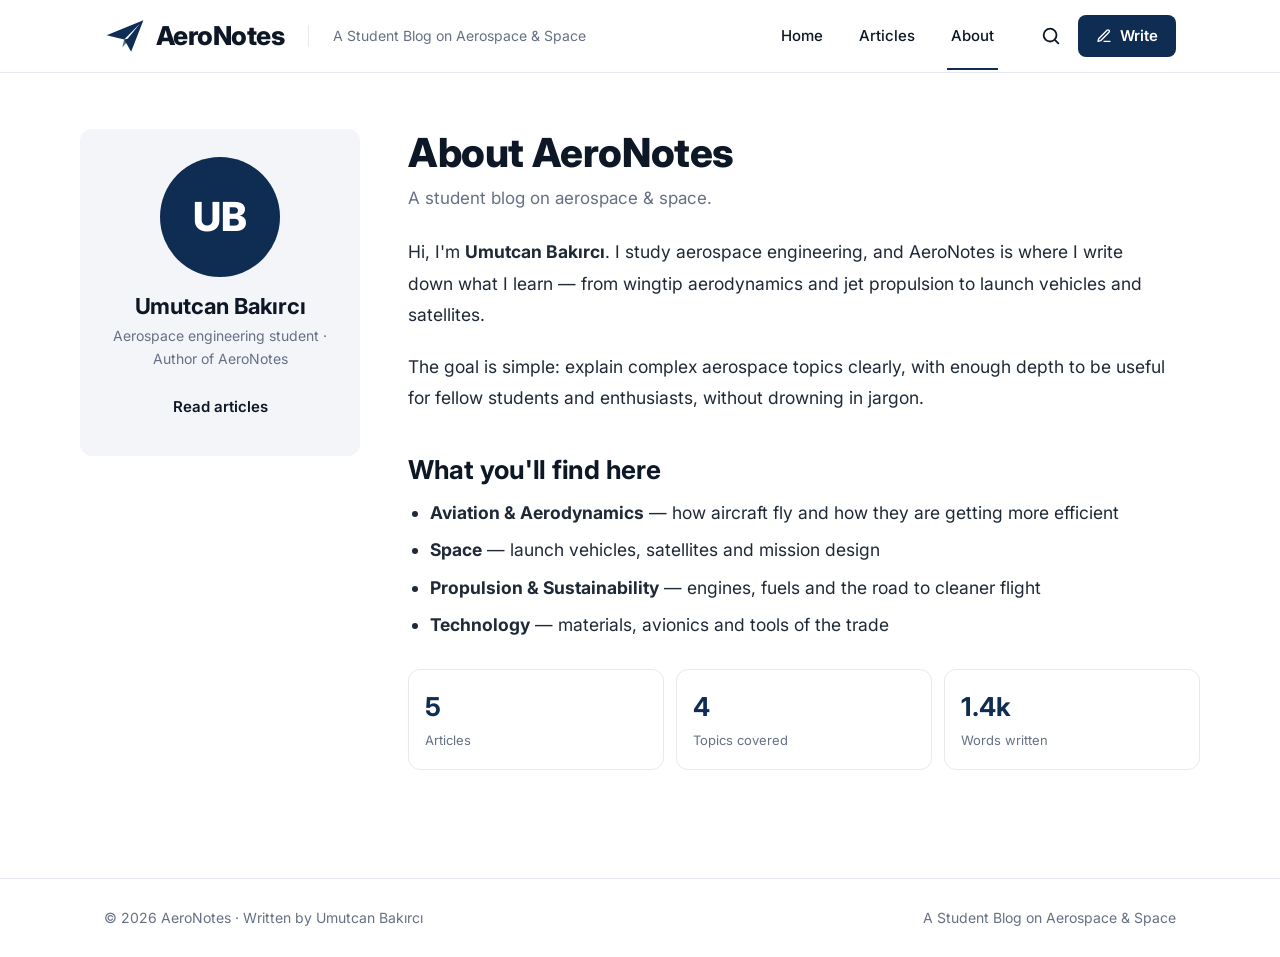
==== about.html @ c38a78da "AeroNotes: aerospace & space blog Co-Authored-By: Claude Opus 5.5 <noreply@anthropic.com>" ====
<!doctype html>
<html lang="en">
<head>
  <meta charset="utf-8">
  <meta name="viewport" content="width=device-width, initial-scale=1">
  <title>About · AeroNotes</title>
  <meta name="description" content="AeroNotes — a student blog on aerospace and space by Umutcan Bakırcı.">
  <meta name="author" content="Umutcan Bakırcı">
  <link rel="icon" href="assets/favicon.svg" type="image/svg+xml">
  <link rel="preconnect" href="https://fonts.googleapis.com">
  <link rel="preconnect" href="https://fonts.gstatic.com" crossorigin>
  <link href="https://fonts.googleapis.com/css2?family=Inter:wght@400;500;600;700;800&display=swap" rel="stylesheet">
  <link rel="stylesheet" href="css/style.css">
</head>
<body data-page="about">
<header class="site-header" id="site-header"></header>
<main class="container about">
  <aside class="about-card">
    <div class="about-avatar" id="aboutAvatar"></div>
    <h2>Umutcan Bakırcı</h2>
    <p>Aerospace engineering student · Author of AeroNotes</p>
    <div class="about-links">
      <a class="btn ghost" href="articles.html">Read articles</a>
    </div>
  </aside>
  <section>
    <div class="page-head" style="padding-top:0">
      <h1>About AeroNotes</h1>
      <p>A student blog on aerospace &amp; space.</p>
    </div>
    <div class="prose">
      <p>Hi, I'm <strong>Umutcan Bakırcı</strong>. I study aerospace engineering, and AeroNotes is where I write down what I learn — from wingtip aerodynamics and jet propulsion to launch vehicles and satellites.</p>
      <p>The goal is simple: explain complex aerospace topics clearly, with enough depth to be useful for fellow students and enthusiasts, without drowning in jargon.</p>
      <h2>What you'll find here</h2>
      <ul>
        <li><strong>Aviation &amp; Aerodynamics</strong> — how aircraft fly and how they are getting more efficient</li>
        <li><strong>Space</strong> — launch vehicles, satellites and mission design</li>
        <li><strong>Propulsion &amp; Sustainability</strong> — engines, fuels and the road to cleaner flight</li>
        <li><strong>Technology</strong> — materials, avionics and tools of the trade</li>
      </ul>
    </div>
    <div class="stats">
      <div class="stat"><b id="statPosts">0</b><span>Articles</span></div>
      <div class="stat"><b id="statCats">0</b><span>Topics covered</span></div>
      <div class="stat"><b id="statWords">0</b><span>Words written</span></div>
    </div>
  </section>
</main>
<footer class="site-footer" id="site-footer"></footer>
<script src="js/posts.js"></script>
<script src="js/main.js"></script>
</body>
</html>
---- css/style.css ----
:root {
  --navy: #0f2d52;
  --navy-600: #173e6e;
  --ink: #0e1726;
  --text: #2a3445;
  --muted: #667085;
  --line: #e6e9ef;
  --bg: #ffffff;
  --soft: #f3f5f9;
  --chip: #e8eefb;
  --radius: 12px;
  --shadow: 0 1px 2px rgba(16, 24, 40, .06), 0 1px 3px rgba(16, 24, 40, .08);
  --shadow-lg: 0 12px 28px rgba(16, 24, 40, .12);
  --max: 1120px;
}

* { box-sizing: border-box; }
html { scroll-behavior: smooth; }
body {
  margin: 0;
  font-family: "Inter", system-ui, -apple-system, "Segoe UI", Roboto, sans-serif;
  color: var(--text);
  background: var(--bg);
  line-height: 1.6;
  -webkit-font-smoothing: antialiased;
}
img { max-width: 100%; display: block; }
a { color: inherit; text-decoration: none; }
h1, h2, h3, h4 { color: var(--ink); line-height: 1.2; margin: 0; letter-spacing: -0.01em; }
.container { max-width: var(--max); margin: 0 auto; padding: 0 24px; }

/* ---------- Header ---------- */
.site-header {
  position: sticky; top: 0; z-index: 50;
  background: rgba(255,255,255,.92);
  backdrop-filter: saturate(180%) blur(10px);
  border-bottom: 1px solid var(--line);
}
.nav { display: flex; align-items: center; gap: 24px; height: 72px; }
.brand { display: flex; align-items: center; gap: 10px; font-weight: 800; font-size: 26px; color: var(--ink); letter-spacing: -0.02em; }
.brand svg { width: 42px; height: 42px; color: var(--navy); }
.tagline { color: var(--muted); font-size: 14px; padding-left: 24px; border-left: 1px solid var(--line); white-space: nowrap; }
.nav-links { margin-left: auto; display: flex; align-items: center; gap: 8px; }
.nav-links a {
  padding: 8px 14px; font-weight: 500; color: var(--ink); font-size: 15px; position: relative;
}
.nav-links a.active::after {
  content: ""; position: absolute; left: 10px; right: 10px; bottom: -14px; height: 2px; background: var(--navy);
}
.icon-btn {
  background: none; border: 0; padding: 8px; cursor: pointer; color: var(--ink); border-radius: 8px; display: grid; place-items: center;
}
.icon-btn:hover { background: var(--soft); }
.icon-btn svg { width: 22px; height: 22px; }
.btn {
  display: inline-flex; align-items: center; gap: 8px; border: 0; cursor: pointer;
  background: var(--navy); color: #fff; font: inherit; font-weight: 600; font-size: 15px;
  padding: 9px 18px; border-radius: 8px; transition: background .15s;
}
.btn:hover { background: var(--navy-600); }
.btn svg { width: 16px; height: 16px; }
.btn.ghost { background: var(--soft); color: var(--ink); }
.btn.ghost:hover { background: var(--line); }
.menu-toggle { display: none; }

/* ---------- Hero ---------- */
.hero-grid { display: grid; grid-template-columns: 2.6fr 1fr; gap: 24px; margin: 32px 0 56px; }
.hero {
  position: relative; border-radius: var(--radius); overflow: hidden; min-height: 300px;
  display: flex; align-items: flex-end; color: #fff; box-shadow: var(--shadow);
}
.hero img { position: absolute; inset: 0; width: 100%; height: 100%; object-fit: cover; transition: transform .6s; }
.hero:hover img { transform: scale(1.03); }
.hero::before {
  content: ""; position: absolute; inset: 0; z-index: 1;
  background: linear-gradient(90deg, rgba(8,18,38,.82) 0%, rgba(8,18,38,.5) 45%, rgba(8,18,38,0) 75%);
}
.hero-body { position: relative; z-index: 2; padding: 32px 30px 26px; max-width: 520px; }
.hero h1 { color: #fff; font-size: clamp(26px, 3.2vw, 32px); font-weight: 700; margin: 14px 0 10px; }
.hero p { margin: 0 0 18px; color: rgba(255,255,255,.9); font-size: 16px; }
.hero .meta { color: rgba(255,255,255,.88); }
.hero .avatar { background: #fff; color: var(--navy); }

.chip {
  display: inline-block; background: var(--chip); color: var(--ink); font-size: 12.5px; font-weight: 600;
  padding: 4px 10px; border-radius: 999px;
}
.meta { display: flex; align-items: center; flex-wrap: wrap; gap: 10px; font-size: 13px; color: var(--muted); }
.meta .author { font-weight: 600; color: inherit; display: flex; align-items: center; gap: 8px; }
.meta .dot { opacity: .6; }
.avatar { width: 24px; height: 24px; border-radius: 50%; display: grid; place-items: center; font-size: 11px; font-weight: 700; background: var(--soft); color: var(--navy); }

/* ---------- Categories ---------- */
.panel { background: var(--soft); border-radius: var(--radius); padding: 24px 22px; }
.panel h3 { font-size: 21px; margin-bottom: 12px; }
.cat-list { list-style: none; padding: 0; margin: 0; }
.cat-list a {
  display: flex; align-items: center; gap: 16px; padding: 8px 6px; border-radius: 8px; font-size: 16px; color: var(--ink);
}
.cat-list a:hover { background: #e6eaf2; }
.cat-list svg { width: 22px; height: 22px; flex: none; }
.cat-list .count { margin-left: auto; font-size: 12px; color: var(--muted); }

/* ---------- Sections ---------- */
.section-head { display: flex; align-items: center; justify-content: space-between; margin-bottom: 20px; gap: 16px; }
.section-head h2 { font-size: 28px; font-weight: 700; }
.link-arrow { display: inline-flex; align-items: center; gap: 6px; font-weight: 500; color: var(--ink); }
.link-arrow svg { width: 18px; height: 18px; transition: transform .2s; }
.link-arrow:hover svg { transform: translateX(3px); }

/* ---------- Cards ---------- */
.cards { display: grid; grid-template-columns: repeat(3, 1fr); gap: 20px; margin-bottom: 64px; }
.card {
  border: 1px solid var(--line); border-radius: var(--radius); overflow: hidden; background: #fff;
  display: flex; flex-direction: column; transition: box-shadow .2s, transform .2s;
}
.card:hover { box-shadow: var(--shadow-lg); transform: translateY(-2px); }
.card-media { position: relative; aspect-ratio: 16 / 7.4; overflow: hidden; }
.card-media img { width: 100%; height: 100%; object-fit: cover; }
.card-media .chip { position: absolute; left: 18px; bottom: 10px; }
.card-body { padding: 14px 20px 18px; display: flex; flex-direction: column; gap: 14px; flex: 1; }
.card h3 { font-size: 18px; font-weight: 700; }
.card .excerpt { margin: -6px 0 0; font-size: 14px; color: var(--muted); }
.card .meta { margin-top: auto; }

/* ---------- Articles page ---------- */
.page-head { padding: 48px 0 24px; }
.page-head h1 { font-size: 40px; font-weight: 800; }
.page-head p { color: var(--muted); margin: 8px 0 0; font-size: 17px; }
.filters { display: flex; flex-wrap: wrap; gap: 8px; margin-bottom: 28px; }
.filter {
  border: 1px solid var(--line); background: #fff; border-radius: 999px; padding: 6px 14px; font: inherit; font-size: 14px; cursor: pointer; color: var(--ink);
}
.filter.active { background: var(--navy); color: #fff; border-color: var(--navy); }
.empty { padding: 48px; text-align: center; color: var(--muted); border: 1px dashed var(--line); border-radius: var(--radius); grid-column: 1 / -1; }

/* ---------- Post ---------- */
.post-hero { position: relative; height: 380px; overflow: hidden; }
.post-hero img { width: 100%; height: 100%; object-fit: cover; }
.post-hero::after { content: ""; position: absolute; inset: 0; background: linear-gradient(0deg, rgba(8,18,38,.55), rgba(8,18,38,0) 60%); }
.post-head { max-width: 760px; margin: -110px auto 0; position: relative; z-index: 2; background: #fff; border-radius: var(--radius); padding: 32px 36px 24px; box-shadow: var(--shadow-lg); }
.post-head h1 { font-size: clamp(28px, 4vw, 40px); font-weight: 800; margin: 14px 0 12px; }
.post-head .lead { font-size: 18px; color: var(--muted); margin: 0 0 18px; }
.prose { max-width: 760px; margin: 0 auto; padding: 32px 36px 72px; font-size: 17.5px; line-height: 1.8; color: #1f2937; }
.prose h2 { font-size: 26px; margin: 40px 0 12px; }
.prose h3 { font-size: 20px; margin: 28px 0 10px; }
.prose p { margin: 0 0 20px; }
.prose ul, .prose ol { padding-left: 22px; margin: 0 0 20px; }
.prose li { margin-bottom: 6px; }
.prose a { color: var(--navy-600); text-decoration: underline; text-underline-offset: 3px; }
.prose blockquote { margin: 24px 0; padding: 4px 20px; border-left: 3px solid var(--navy); color: var(--muted); font-style: italic; }
.prose code { background: var(--soft); padding: 2px 6px; border-radius: 4px; font-size: .9em; }
.prose img { border-radius: var(--radius); margin: 24px 0; }
.post-nav { max-width: 760px; margin: 0 auto 64px; padding: 0 36px; display: flex; justify-content: space-between; gap: 16px; }

/* ---------- About ---------- */
.about { display: grid; grid-template-columns: 280px 1fr; gap: 48px; padding: 56px 0 80px; align-items: start; }
.about-card { background: var(--soft); border-radius: var(--radius); padding: 28px; text-align: center; }
.about-avatar { width: 120px; height: 120px; border-radius: 50%; margin: 0 auto 16px; background: var(--navy); color: #fff; display: grid; place-items: center; font-size: 40px; font-weight: 800; }
.about-card h2 { font-size: 22px; }
.about-card p { color: var(--muted); margin: 6px 0 0; font-size: 14px; }
.about-links { display: flex; justify-content: center; gap: 8px; margin-top: 16px; }
.about .prose { padding: 0; margin: 0; }
.stats { display: grid; grid-template-columns: repeat(3, 1fr); gap: 12px; margin: 28px 0; }
.stat { border: 1px solid var(--line); border-radius: var(--radius); padding: 16px; }
.stat b { display: block; font-size: 26px; color: var(--navy); }
.stat span { font-size: 13px; color: var(--muted); }

/* ---------- Write ---------- */
.write { display: grid; grid-template-columns: 1fr 1fr; gap: 28px; padding-bottom: 72px; }
.field { display: flex; flex-direction: column; gap: 6px; margin-bottom: 16px; }
.field label { font-weight: 600; font-size: 14px; color: var(--ink); }
.field input, .field select, .field textarea {
  font: inherit; font-size: 15px; padding: 10px 12px; border: 1px solid var(--line); border-radius: 8px; background: #fff; color: var(--ink);
}
.field textarea { min-height: 300px; resize: vertical; font-family: ui-monospace, Consolas, monospace; font-size: 14px; }
.field input:focus, .field select:focus, .field textarea:focus { outline: 2px solid #c7d5ef; border-color: var(--navy-600); }
.row { display: grid; grid-template-columns: 1fr 1fr; gap: 12px; }
.preview { border: 1px solid var(--line); border-radius: var(--radius); overflow: hidden; }
.preview .prose { padding: 24px; font-size: 16px; }
.preview-title { padding: 24px 24px 0; }
.preview-title h1 { font-size: 28px; margin: 10px 0; }
.output { margin-top: 16px; }
.output pre { background: #0e1726; color: #d6e2f5; padding: 16px; border-radius: 8px; overflow: auto; max-height: 260px; font-size: 12.5px; }
.hint { font-size: 13px; color: var(--muted); }

/* ---------- Search ---------- */
.search-overlay { position: fixed; inset: 0; background: rgba(14,23,38,.45); display: none; z-index: 100; padding: 10vh 16px; }
.search-overlay.open { display: block; }
.search-box { max-width: 620px; margin: 0 auto; background: #fff; border-radius: var(--radius); box-shadow: var(--shadow-lg); overflow: hidden; }
.search-box input { width: 100%; border: 0; padding: 18px 20px; font: inherit; font-size: 18px; outline: none; border-bottom: 1px solid var(--line); }
.search-results { max-height: 50vh; overflow: auto; }
.search-results a { display: block; padding: 12px 20px; border-bottom: 1px solid var(--line); }
.search-results a:hover, .search-results a:focus { background: var(--soft); outline: none; }
.search-results b { display: block; color: var(--ink); }
.search-results span { font-size: 13px; color: var(--muted); }
.search-results .none { padding: 16px 20px; color: var(--muted); }

/* ---------- Footer ---------- */
.site-footer { border-top: 1px solid var(--line); padding: 28px 0; color: var(--muted); font-size: 14px; }
.site-footer .container { display: flex; justify-content: space-between; flex-wrap: wrap; gap: 12px; }

/* ---------- Responsive ---------- */
@media (max-width: 960px) {
  .tagline { display: none; }
  .hero-grid { grid-template-columns: 1fr; }
  .cards { grid-template-columns: repeat(2, 1fr); }
  .write { grid-template-columns: 1fr; }
}
@media (max-width: 720px) {
  .container { padding: 0 16px; }
  .nav { height: 64px; gap: 8px; }
  .brand { font-size: 22px; }
  .brand svg { width: 34px; height: 34px; }
  .menu-toggle { display: grid; }
  .nav-links {
    display: none; position: absolute; top: 64px; left: 0; right: 0; background: #fff; flex-direction: column; align-items: stretch;
    padding: 8px 16px 16px; border-bottom: 1px solid var(--line); gap: 2px;
  }
  .nav-links.open { display: flex; }
  .nav-links a.active::after { display: none; }
  .nav-links a.active { background: var(--soft); border-radius: 8px; }
  .nav-tools { margin-left: auto; display: flex; gap: 4px; align-items: center; }
  .btn .label { display: none; }
  .btn { padding: 9px 12px; }
  .cards { grid-template-columns: 1fr; }
  .hero { min-height: 380px; }
  .hero-body { padding: 24px 20px; }
  .post-head { margin: -60px 16px 0; padding: 24px 20px; }
  .prose { padding: 24px 16px 56px; font-size: 17px; }
  .post-nav { padding: 0 16px; }
  .about { grid-template-columns: 1fr; gap: 28px; }
  .row { grid-template-columns: 1fr; }
  .page-head h1 { font-size: 32px; }
}
@media (min-width: 721px) { .nav-tools { display: flex; gap: 8px; align-items: center; } }
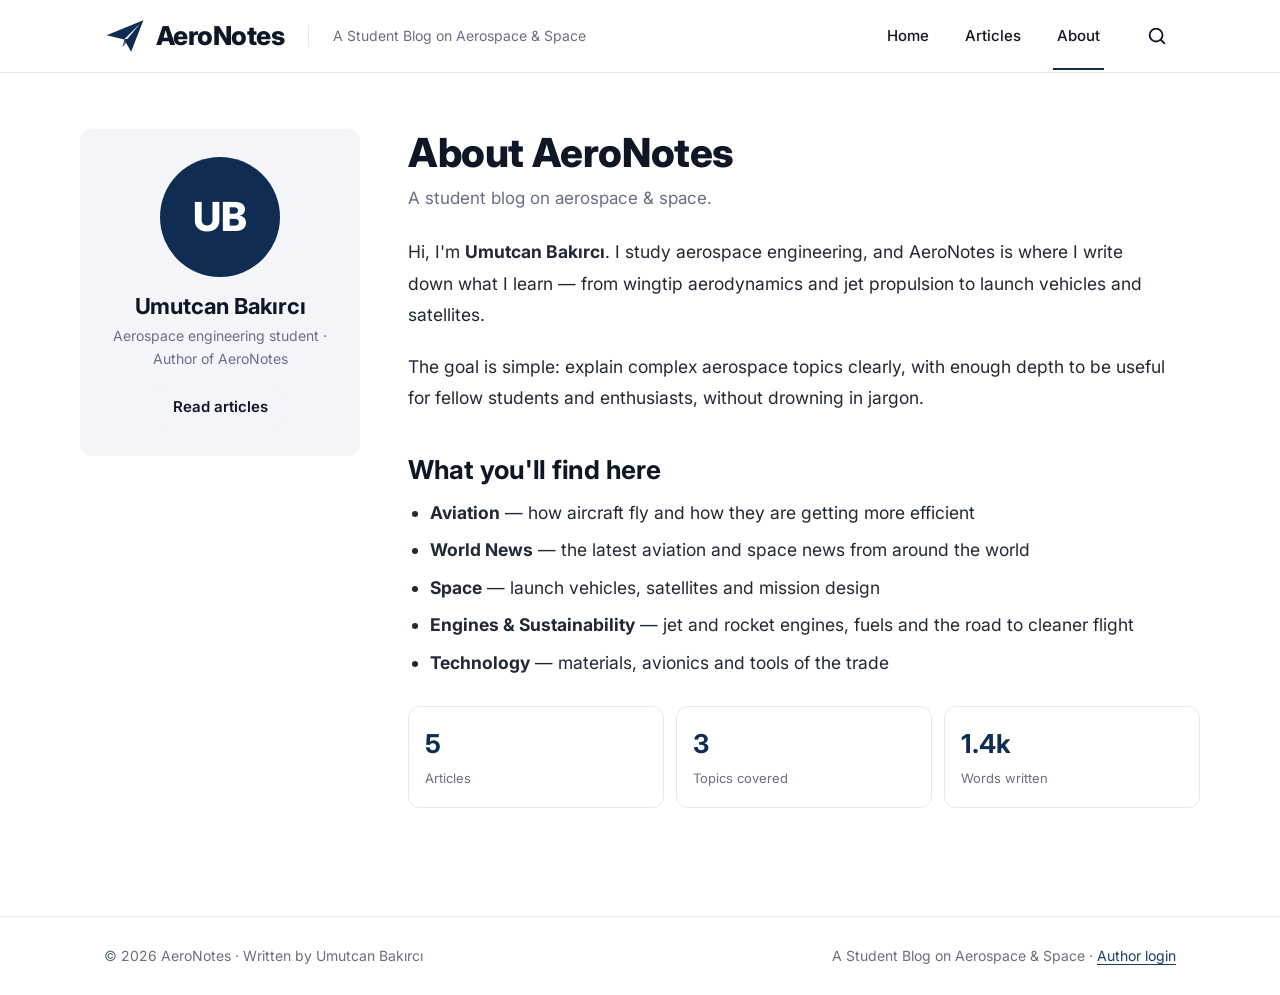
==== commit 28ded6e1: "Engines & World News categories, photos/videos inside posts, per-post fonts, share buttons Co-Author" ====
--- a/about.html
+++ b/about.html
@@ -33,9 +33,10 @@
       <p>The goal is simple: explain complex aerospace topics clearly, with enough depth to be useful for fellow students and enthusiasts, without drowning in jargon.</p>
       <h2>What you'll find here</h2>
       <ul>
-        <li><strong>Aviation &amp; Aerodynamics</strong> — how aircraft fly and how they are getting more efficient</li>
+        <li><strong>Aviation</strong> — how aircraft fly and how they are getting more efficient</li>
+        <li><strong>World News</strong> — the latest aviation and space news from around the world</li>
         <li><strong>Space</strong> — launch vehicles, satellites and mission design</li>
-        <li><strong>Propulsion &amp; Sustainability</strong> — engines, fuels and the road to cleaner flight</li>
+        <li><strong>Engines &amp; Sustainability</strong> — jet and rocket engines, fuels and the road to cleaner flight</li>
         <li><strong>Technology</strong> — materials, avionics and tools of the trade</li>
       </ul>
     </div>
--- a/css/style.css
+++ b/css/style.css
@@ -234,3 +234,111 @@
   .page-head h1 { font-size: 32px; }
 }
 @media (min-width: 721px) { .nav-tools { display: flex; gap: 8px; align-items: center; } }
+
+/* ---------- Author login / publish ---------- */
+.login-card { max-width: 440px; margin: 64px auto 96px; padding: 32px; border: 1px solid var(--line); border-radius: var(--radius); box-shadow: var(--shadow); }
+.login-card h1 { font-size: 28px; margin-bottom: 6px; }
+.login-card details { margin-top: 16px; }
+.login-card ol { padding-left: 20px; line-height: 1.7; }
+.login-card a, .hint a, .site-footer a { color: var(--navy-600); text-decoration: underline; text-underline-offset: 3px; }
+.hint.error { color: #b42318; }
+.hint.ok { color: #067647; }
+.publish-bar { display: flex; align-items: center; gap: 14px; flex-wrap: wrap; margin: 4px 0 8px; }
+.publish-bar .btn { padding: 11px 28px; }
+.btn:disabled { opacity: .6; cursor: wait; }
+details summary { cursor: pointer; }
+.field input[type=file] { padding: 8px; }
+.btn.wide { width: 100%; justify-content: center; }
+.login-card details ol { margin: 8px 0 0; }
+.field details { margin-top: 4px; }
+
+/* ---------- Simple editor ---------- */
+.editor { max-width: 760px; padding-top: 24px; padding-bottom: 80px; }
+.ed-bar { position: sticky; top: 72px; z-index: 5; background: #fff; display: flex; align-items: center; justify-content: space-between; gap: 12px; padding: 12px 0; border-bottom: 1px solid var(--line); }
+.ed-actions { display: flex; gap: 8px; }
+.ed-msg:empty { display: none; }
+.ed-msg { margin: 12px 0 0; padding: 10px 14px; border-radius: 8px; background: var(--soft); }
+.ed-title { width: 100%; border: 0; outline: none; font: inherit; font-size: clamp(30px, 5vw, 42px); font-weight: 800; color: var(--ink); padding: 24px 0 8px; letter-spacing: -0.02em; }
+.ed-title::placeholder { color: #c4cad4; }
+.ed-label { font-size: 13px; font-weight: 600; color: var(--muted); margin: 18px 0 8px; text-transform: uppercase; letter-spacing: .04em; }
+.ed-chips { display: flex; flex-wrap: wrap; gap: 8px; }
+.ed-chips label { cursor: pointer; }
+.ed-chips input, .ed-covers input { position: absolute; opacity: 0; pointer-events: none; }
+.ed-chips span { display: inline-block; padding: 7px 14px; border-radius: 999px; border: 1px solid var(--line); font-size: 14px; color: var(--ink); background: #fff; transition: all .15s; }
+.ed-chips input:checked + span { background: var(--navy); border-color: var(--navy); color: #fff; }
+.ed-chips input:focus-visible + span, .ed-covers input:focus-visible + .thumb { outline: 2px solid #8fb0e6; outline-offset: 2px; }
+.ed-covers { display: grid; grid-template-columns: repeat(6, 1fr); gap: 10px; }
+.ed-covers label { cursor: pointer; position: relative; }
+.ed-covers .thumb { display: block; aspect-ratio: 4 / 3; border-radius: 10px; overflow: hidden; border: 2px solid transparent; background: var(--soft); }
+.ed-covers .thumb img { width: 100%; height: 100%; object-fit: cover; }
+.ed-covers input:checked + .thumb { border-color: var(--navy); box-shadow: 0 0 0 2px #c7d5ef; }
+.ed-covers .upload { display: grid; place-items: center; text-align: center; font-size: 12px; color: var(--muted); border: 2px dashed var(--line); }
+.ed-covers .upload b { display: block; font-size: 22px; color: var(--ink); font-weight: 400; }
+.ed-toolbar { display: flex; flex-wrap: wrap; gap: 4px; margin: 26px 0 0; padding: 6px; border: 1px solid var(--line); border-bottom: 0; border-radius: 10px 10px 0 0; background: var(--soft); }
+.ed-toolbar button { border: 0; background: none; font: inherit; font-size: 14px; padding: 6px 10px; border-radius: 6px; cursor: pointer; color: var(--ink); }
+.ed-toolbar button:hover { background: #e2e7f0; }
+.ed-body { display: block; width: 100%; min-height: 420px; resize: vertical; border: 1px solid var(--line); border-radius: 0 0 10px 10px; padding: 18px; font: inherit; font-size: 17px; line-height: 1.75; color: var(--ink); outline: none; }
+.ed-body:focus { border-color: var(--navy-600); }
+.ed-more { margin-top: 20px; }
+.ed-more summary { color: var(--muted); font-size: 14px; margin-bottom: 12px; }
+#previewPane .prose { padding: 8px 0 0; }
+#previewPane .pv-cover { border-radius: var(--radius); overflow: hidden; aspect-ratio: 16 / 7; margin: 24px 0; }
+#previewPane .pv-cover img { width: 100%; height: 100%; object-fit: cover; }
+#previewPane h1 { font-size: clamp(28px, 4vw, 40px); margin: 12px 0; }
+@media (max-width: 720px) {
+  .ed-bar { top: 64px; }
+  .ed-bar #saveState { display: none; }
+  .ed-actions { width: 100%; }
+  .ed-actions .btn { flex: 1; justify-content: center; }
+  .ed-covers { grid-template-columns: repeat(3, 1fr); }
+}
+
+/* ---------- Comments ---------- */
+.comments { max-width: 760px; margin: 0 auto 80px; padding: 32px 36px 0; border-top: 1px solid var(--line); }
+.comments h2 { font-size: 24px; margin-bottom: 16px; }
+.comments h2 .count { color: var(--muted); font-weight: 500; font-size: 18px; }
+.c-list { display: flex; flex-direction: column; gap: 12px; margin-bottom: 28px; }
+.c-item { border: 1px solid var(--line); border-radius: var(--radius); padding: 14px 16px; background: #fff; }
+.c-item p { margin: 8px 0 0; white-space: normal; overflow-wrap: anywhere; }
+.c-head { display: flex; align-items: center; gap: 10px; flex-wrap: wrap; }
+.c-head b { color: var(--ink); }
+.c-form { background: var(--soft); border-radius: var(--radius); padding: 22px; }
+.c-form h3 { font-size: 18px; margin-bottom: 14px; }
+.c-form textarea { min-height: 120px; font-family: inherit; font-size: 16px; }
+.hp { position: absolute; left: -9999px; width: 1px; height: 1px; opacity: 0; }
+.c-item.pending { border-color: #f5c56b; background: #fffaf0; }
+.c-actions { display: flex; gap: 8px; margin-top: 12px; flex-wrap: wrap; }
+.c-actions .btn { padding: 7px 14px; font-size: 14px; }
+.btn.danger { background: #fff; color: #b42318; border: 1px solid #f3c5c0; }
+.btn.danger:hover { background: #fef3f2; }
+.c-post { font-size: 13px; color: var(--muted); }
+.c-post a { color: var(--navy-600); text-decoration: underline; }
+.badge { display: inline-block; min-width: 20px; padding: 0 6px; border-radius: 999px; background: #d92d20; color: #fff; font-size: 12px; text-align: center; }
+@media (max-width: 720px) { .comments { padding: 28px 16px 0; } }
+.m-post { display: grid; grid-template-columns: 120px 1fr; gap: 16px; align-items: start; }
+.m-post img { width: 120px; aspect-ratio: 4 / 3; object-fit: cover; border-radius: 8px; }
+@media (max-width: 520px) { .m-post { grid-template-columns: 80px 1fr; } .m-post img { width: 80px; } }
+
+/* ---------- Media in posts ---------- */
+.prose figure { margin: 28px 0; }
+.prose figure img { margin: 0; width: 100%; }
+.prose figcaption { text-align: center; font-size: 14px; color: var(--muted); margin-top: 8px; }
+.video { position: relative; aspect-ratio: 16 / 9; margin: 28px 0; border-radius: var(--radius); overflow: hidden; background: #000; }
+.video iframe { position: absolute; inset: 0; width: 100%; height: 100%; border: 0; }
+.video-file { width: 100%; margin: 28px 0; border-radius: var(--radius); background: #000; }
+.tb-sep { width: 1px; background: var(--line); margin: 4px 6px; }
+.ed-pop { position: relative; margin-top: 8px; padding: 16px; border: 1px solid var(--line); border-radius: 10px; background: #fff; box-shadow: var(--shadow-lg); display: flex; flex-direction: column; gap: 10px; }
+.ed-pop[hidden] { display: none; }
+.row-inline { display: flex; gap: 8px; }
+.row-inline input { flex: 1; font: inherit; padding: 9px 12px; border: 1px solid var(--line); border-radius: 8px; min-width: 0; }
+.ed-pop-x { position: absolute; top: 8px; right: 8px; border: 0; background: none; cursor: pointer; font-size: 16px; color: var(--muted); }
+.ed-fonts span { font-size: 15px; }
+
+/* ---------- Share ---------- */
+.share { max-width: 760px; margin: -40px auto 40px; padding: 0 36px; display: flex; align-items: center; gap: 8px; flex-wrap: wrap; }
+.share b { margin-right: 4px; color: var(--ink); font-size: 15px; }
+.share a, .share button { display: inline-flex; align-items: center; gap: 6px; border: 1px solid var(--line); background: #fff; color: var(--ink); font: inherit; font-size: 14px; padding: 7px 12px; border-radius: 999px; cursor: pointer; }
+.share a:hover, .share button:hover { background: var(--soft); }
+.share svg { width: 16px; height: 16px; }
+.share .copied { background: #ecfdf3; border-color: #abefc6; color: #067647; }
+@media (max-width: 720px) { .share { padding: 0 16px; margin-top: -28px; } }
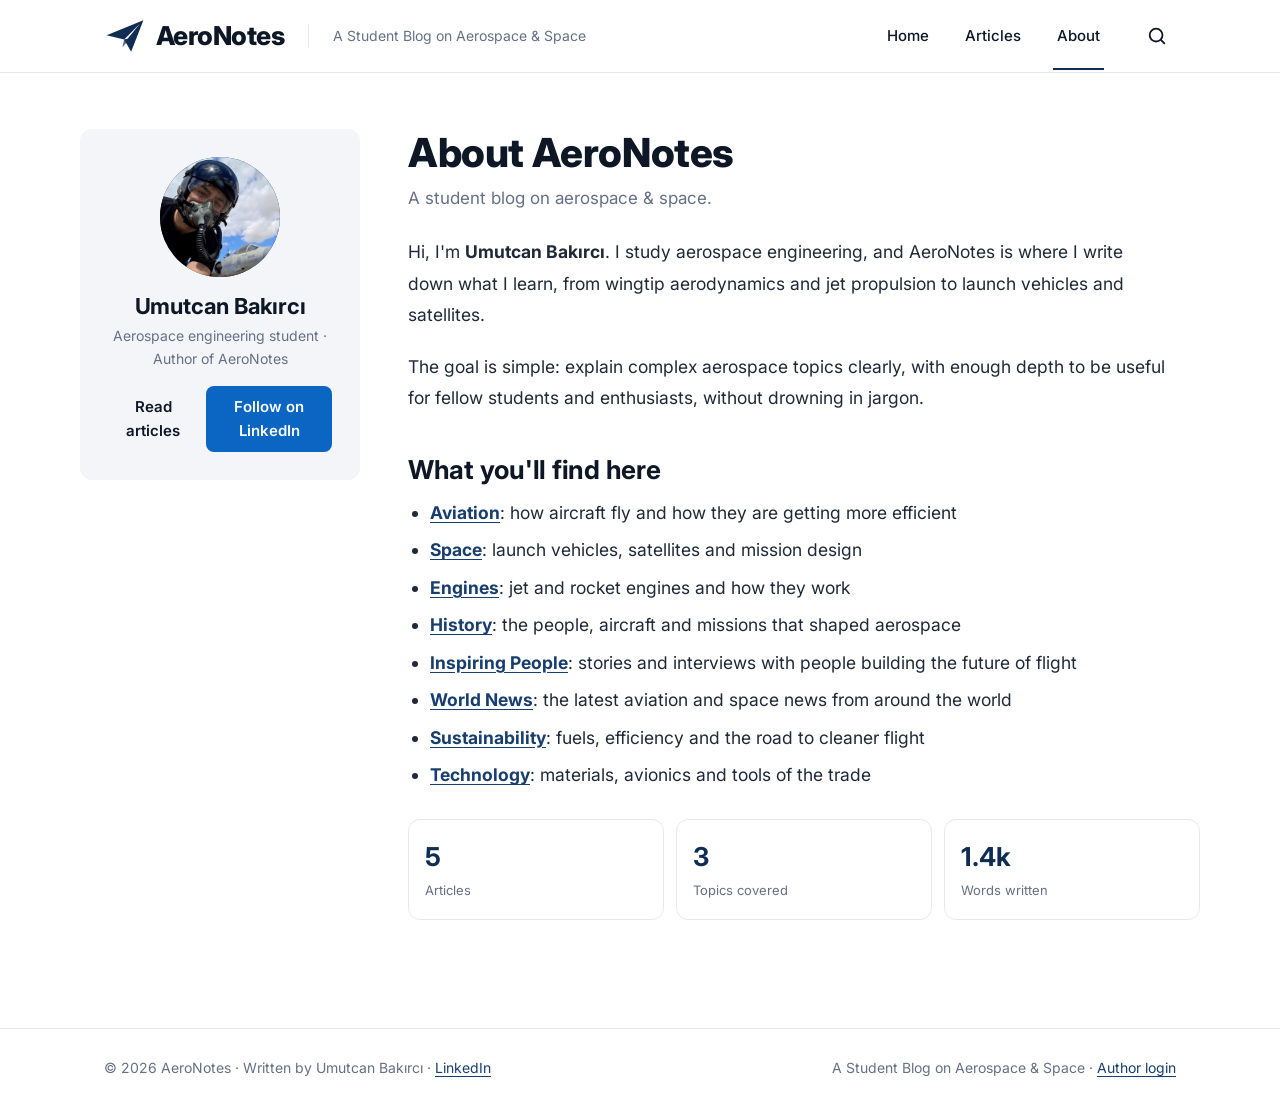
==== commit 466effa0: "About page: topic list follows categories, LinkedIn button Co-Authored-By: Claude Opus 5.5 <noreply@" ====
--- a/about.html
+++ b/about.html
@@ -29,16 +29,10 @@
       <p>A student blog on aerospace &amp; space.</p>
     </div>
     <div class="prose">
-      <p>Hi, I'm <strong>Umutcan Bakırcı</strong>. I study aerospace engineering, and AeroNotes is where I write down what I learn — from wingtip aerodynamics and jet propulsion to launch vehicles and satellites.</p>
+      <p>Hi, I'm <strong>Umutcan Bakırcı</strong>. I study aerospace engineering, and AeroNotes is where I write down what I learn, from wingtip aerodynamics and jet propulsion to launch vehicles and satellites.</p>
       <p>The goal is simple: explain complex aerospace topics clearly, with enough depth to be useful for fellow students and enthusiasts, without drowning in jargon.</p>
       <h2>What you'll find here</h2>
-      <ul>
-        <li><strong>Aviation</strong> — how aircraft fly and how they are getting more efficient</li>
-        <li><strong>World News</strong> — the latest aviation and space news from around the world</li>
-        <li><strong>Space</strong> — launch vehicles, satellites and mission design</li>
-        <li><strong>Engines &amp; Sustainability</strong> — jet and rocket engines, fuels and the road to cleaner flight</li>
-        <li><strong>Technology</strong> — materials, avionics and tools of the trade</li>
-      </ul>
+      <ul id="topicList"></ul>
     </div>
     <div class="stats">
       <div class="stat"><b id="statPosts">0</b><span>Articles</span></div>
--- a/css/style.css
+++ b/css/style.css
@@ -342,3 +342,36 @@
 .share svg { width: 16px; height: 16px; }
 .share .copied { background: #ecfdf3; border-color: #abefc6; color: #067647; }
 @media (max-width: 720px) { .share { padding: 0 16px; margin-top: -28px; } }
+
+/* ---------- Visual editor ---------- */
+#editor.ed-body { min-height: 420px; max-width: none; margin: 0; padding: 18px 20px; overflow-wrap: anywhere; cursor: text; }
+#editor:empty::before { content: attr(data-placeholder); color: #b5bcc8; pointer-events: none; }
+#editor:focus { outline: none; border-color: var(--navy-600); }
+#editor .media-block { margin: 20px 0; position: relative; user-select: none; }
+#editor .media-block::after { content: ""; position: absolute; inset: 0; border-radius: var(--radius); }
+#editor .media-block:hover::after { outline: 2px solid #c7d5ef; }
+#editor .media-block figure, #editor .media-block .video, #editor .media-block video { margin: 0; }
+#editor p { margin: 0 0 14px; }
+.ed-toolbar button.on { background: #dbe4f3; color: var(--navy); }
+.prose u { text-underline-offset: 3px; }
+img.avatar.photo { object-fit: cover; object-position: 40% 25%; padding: 0; }
+img.about-avatar.photo { object-fit: cover; object-position: 40% 25%; display: block; }
+.hero img.avatar.photo { position: static; inset: auto; width: 24px; height: 24px; transform: none; }
+.tb-select { font: inherit; font-size: 14px; border: 1px solid var(--line); background: #fff; border-radius: 6px; padding: 5px 6px; color: var(--ink); cursor: pointer; }
+.tb-font { max-width: 170px; }
+.tb-size { width: 72px; text-align: center; }
+
+/* Follow on LinkedIn */
+.follow-box { margin-top: 18px; padding-top: 18px; border-top: 1px solid var(--line); }
+.follow-box p { color: var(--muted); font-size: 14px; margin: 0 0 10px; }
+.btn-li { background: #0a66c2; width: 100%; justify-content: center; }
+.btn-li:hover { background: #004182; }
+.btn-li svg { width: 18px; height: 18px; }
+.share + .follow-box { max-width: 420px; }
+
+/* Security tab */
+.c-item.sec p { margin: 6px 0; }
+.tf-steps { margin: 14px 0 10px; padding-left: 20px; line-height: 1.9; }
+.tf-steps svg { display: block; margin: 8px 0; max-width: 200px; height: auto; }
+.tf-secret { font-size: 15px; letter-spacing: .04em; word-break: break-all; }
+#tfCode { max-width: 200px; letter-spacing: .2em; }
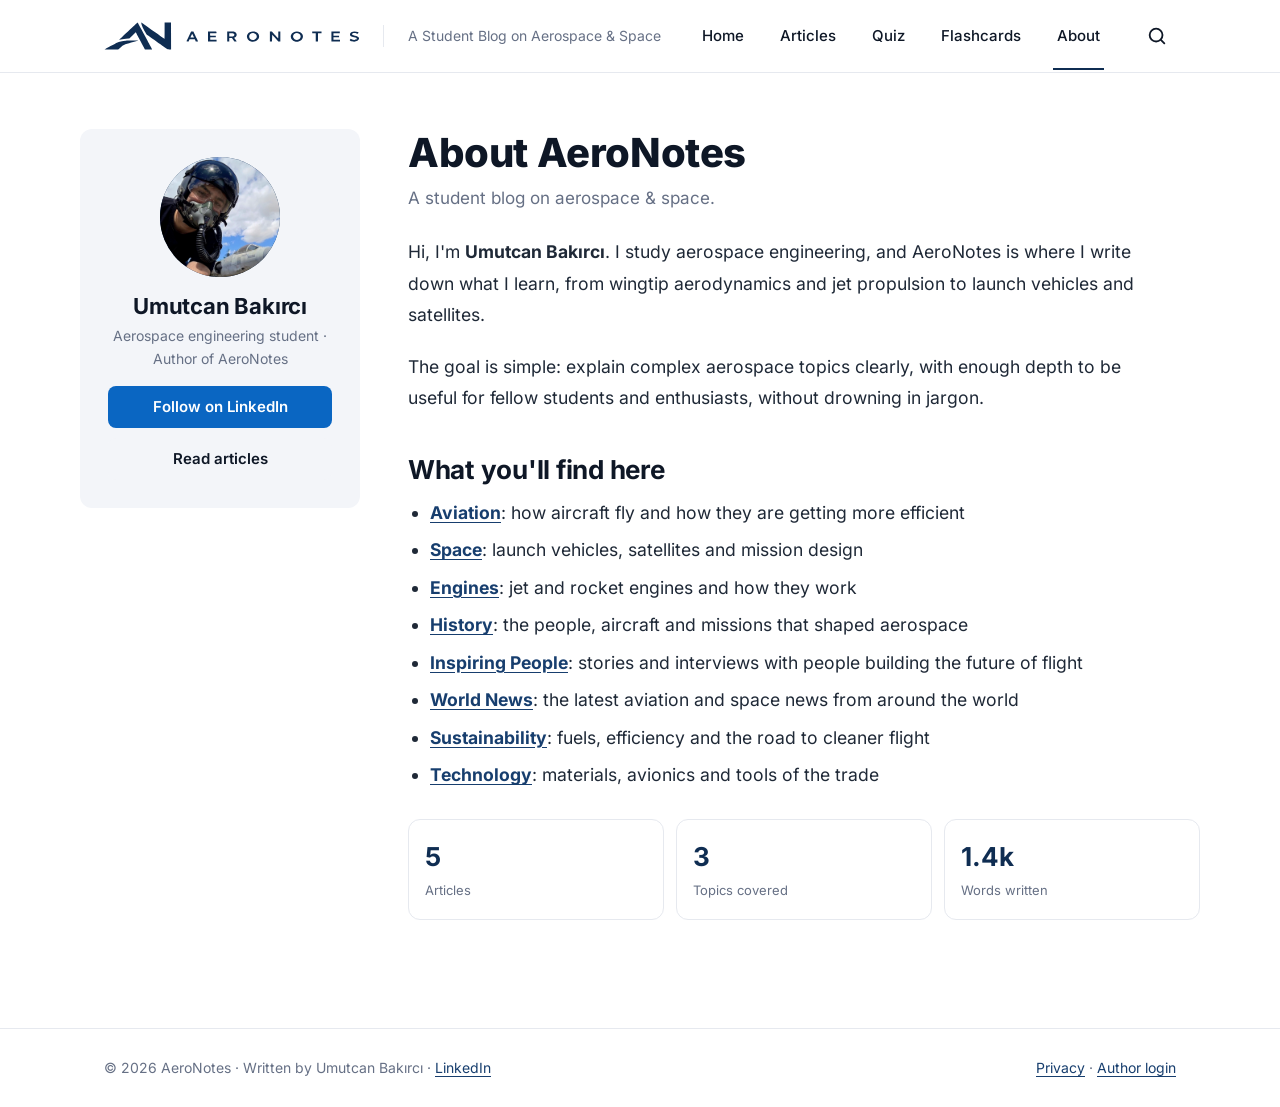
==== commit bc39b489: "Pre-launch fixes: 404 page, privacy page, self-hosted font, icons, hardening - Real 404 page (unknow" ====
--- a/about.html
+++ b/about.html
@@ -4,12 +4,11 @@
   <meta charset="utf-8">
   <meta name="viewport" content="width=device-width, initial-scale=1">
   <title>About · AeroNotes</title>
-  <meta name="description" content="AeroNotes — a student blog on aerospace and space by Umutcan Bakırcı.">
+  <meta name="description" content="AeroNotes: a student blog on aerospace and space by Umutcan Bakırcı.">
   <meta name="author" content="Umutcan Bakırcı">
   <link rel="icon" href="assets/favicon.svg" type="image/svg+xml">
-  <link rel="preconnect" href="https://fonts.googleapis.com">
-  <link rel="preconnect" href="https://fonts.gstatic.com" crossorigin>
-  <link href="https://fonts.googleapis.com/css2?family=Inter:wght@400;500;600;700;800&display=swap" rel="stylesheet">
+  <link rel="apple-touch-icon" href="assets/apple-touch-icon.png">
+  <link rel="preload" href="assets/fonts/inter-latin-400-normal.woff2" as="font" type="font/woff2" crossorigin>
   <link rel="stylesheet" href="css/style.css">
 </head>
 <body data-page="about">
--- a/css/style.css
+++ b/css/style.css
@@ -1,3 +1,15 @@
+/* Inter, self-hosted (no requests to Google) */
+@font-face { font-family: "Inter"; font-style: normal; font-weight: 400; font-display: swap; src: url("../assets/fonts/inter-latin-ext-400-normal.woff2") format("woff2"); unicode-range: U+0100-02BA, U+02BD-02C5, U+02C7-02CC, U+02CE-02D7, U+02DD-02FF, U+0304, U+0308, U+0329, U+1D00-1DBF, U+1E00-1E9F, U+1EF2-1EFF, U+2020, U+20A0-20AB, U+20AD-20C0, U+2113, U+2C60-2C7F, U+A720-A7FF; }
+@font-face { font-family: "Inter"; font-style: normal; font-weight: 400; font-display: swap; src: url("../assets/fonts/inter-latin-400-normal.woff2") format("woff2"); unicode-range: U+0000-00FF, U+0131, U+0152-0153, U+02BB-02BC, U+02C6, U+02DA, U+02DC, U+0304, U+0308, U+0329, U+2000-206F, U+20AC, U+2122, U+2191, U+2193, U+2212, U+2215, U+FEFF, U+FFFD; }
+@font-face { font-family: "Inter"; font-style: normal; font-weight: 500; font-display: swap; src: url("../assets/fonts/inter-latin-ext-500-normal.woff2") format("woff2"); unicode-range: U+0100-02BA, U+02BD-02C5, U+02C7-02CC, U+02CE-02D7, U+02DD-02FF, U+0304, U+0308, U+0329, U+1D00-1DBF, U+1E00-1E9F, U+1EF2-1EFF, U+2020, U+20A0-20AB, U+20AD-20C0, U+2113, U+2C60-2C7F, U+A720-A7FF; }
+@font-face { font-family: "Inter"; font-style: normal; font-weight: 500; font-display: swap; src: url("../assets/fonts/inter-latin-500-normal.woff2") format("woff2"); unicode-range: U+0000-00FF, U+0131, U+0152-0153, U+02BB-02BC, U+02C6, U+02DA, U+02DC, U+0304, U+0308, U+0329, U+2000-206F, U+20AC, U+2122, U+2191, U+2193, U+2212, U+2215, U+FEFF, U+FFFD; }
+@font-face { font-family: "Inter"; font-style: normal; font-weight: 600; font-display: swap; src: url("../assets/fonts/inter-latin-ext-600-normal.woff2") format("woff2"); unicode-range: U+0100-02BA, U+02BD-02C5, U+02C7-02CC, U+02CE-02D7, U+02DD-02FF, U+0304, U+0308, U+0329, U+1D00-1DBF, U+1E00-1E9F, U+1EF2-1EFF, U+2020, U+20A0-20AB, U+20AD-20C0, U+2113, U+2C60-2C7F, U+A720-A7FF; }
+@font-face { font-family: "Inter"; font-style: normal; font-weight: 600; font-display: swap; src: url("../assets/fonts/inter-latin-600-normal.woff2") format("woff2"); unicode-range: U+0000-00FF, U+0131, U+0152-0153, U+02BB-02BC, U+02C6, U+02DA, U+02DC, U+0304, U+0308, U+0329, U+2000-206F, U+20AC, U+2122, U+2191, U+2193, U+2212, U+2215, U+FEFF, U+FFFD; }
+@font-face { font-family: "Inter"; font-style: normal; font-weight: 700; font-display: swap; src: url("../assets/fonts/inter-latin-ext-700-normal.woff2") format("woff2"); unicode-range: U+0100-02BA, U+02BD-02C5, U+02C7-02CC, U+02CE-02D7, U+02DD-02FF, U+0304, U+0308, U+0329, U+1D00-1DBF, U+1E00-1E9F, U+1EF2-1EFF, U+2020, U+20A0-20AB, U+20AD-20C0, U+2113, U+2C60-2C7F, U+A720-A7FF; }
+@font-face { font-family: "Inter"; font-style: normal; font-weight: 700; font-display: swap; src: url("../assets/fonts/inter-latin-700-normal.woff2") format("woff2"); unicode-range: U+0000-00FF, U+0131, U+0152-0153, U+02BB-02BC, U+02C6, U+02DA, U+02DC, U+0304, U+0308, U+0329, U+2000-206F, U+20AC, U+2122, U+2191, U+2193, U+2212, U+2215, U+FEFF, U+FFFD; }
+@font-face { font-family: "Inter"; font-style: normal; font-weight: 800; font-display: swap; src: url("../assets/fonts/inter-latin-ext-800-normal.woff2") format("woff2"); unicode-range: U+0100-02BA, U+02BD-02C5, U+02C7-02CC, U+02CE-02D7, U+02DD-02FF, U+0304, U+0308, U+0329, U+1D00-1DBF, U+1E00-1E9F, U+1EF2-1EFF, U+2020, U+20A0-20AB, U+20AD-20C0, U+2113, U+2C60-2C7F, U+A720-A7FF; }
+@font-face { font-family: "Inter"; font-style: normal; font-weight: 800; font-display: swap; src: url("../assets/fonts/inter-latin-800-normal.woff2") format("woff2"); unicode-range: U+0000-00FF, U+0131, U+0152-0153, U+02BB-02BC, U+02C6, U+02DA, U+02DC, U+0304, U+0308, U+0329, U+2000-206F, U+20AC, U+2122, U+2191, U+2193, U+2212, U+2215, U+FEFF, U+FFFD; }
+
 :root {
   --navy: #0f2d52;
   --navy-600: #173e6e;
@@ -37,8 +49,9 @@
   border-bottom: 1px solid var(--line);
 }
 .nav { display: flex; align-items: center; gap: 24px; height: 72px; }
-.brand { display: flex; align-items: center; gap: 10px; font-weight: 800; font-size: 26px; color: var(--ink); letter-spacing: -0.02em; }
-.brand svg { width: 42px; height: 42px; color: var(--navy); }
+.brand { display: flex; align-items: center; gap: 14px; font-weight: 800; font-size: 26px; color: var(--ink); letter-spacing: -0.02em; }
+.brand svg { height: 28px; width: auto; color: var(--navy); flex: none; }
+.brand .brand-word { height: 11px; }
 .tagline { color: var(--muted); font-size: 14px; padding-left: 24px; border-left: 1px solid var(--line); white-space: nowrap; }
 .nav-links { margin-left: auto; display: flex; align-items: center; gap: 8px; }
 .nav-links a {
@@ -211,7 +224,9 @@
   .container { padding: 0 16px; }
   .nav { height: 64px; gap: 8px; }
   .brand { font-size: 22px; }
-  .brand svg { width: 34px; height: 34px; }
+  .brand { gap: 9px; }
+  .brand svg { height: 20px; width: auto; }
+  .brand .brand-word { height: 7px; }
   .menu-toggle { display: grid; }
   .nav-links {
     display: none; position: absolute; top: 64px; left: 0; right: 0; background: #fff; flex-direction: column; align-items: stretch;
@@ -375,3 +390,129 @@
 .tf-steps svg { display: block; margin: 8px 0; max-width: 200px; height: auto; }
 .tf-secret { font-size: 15px; letter-spacing: .04em; word-break: break-all; }
 #tfCode { max-width: 200px; letter-spacing: .2em; }
+
+@media (max-width: 380px) {
+  .brand svg { height: 18px; }
+  .brand .brand-word { height: 6px; }
+}
+
+/* Quiz */
+.quiz-wrap { max-width: 760px; }
+.quiz-card { background: #fff; border: 1px solid var(--line); border-radius: var(--radius); padding: 26px 24px; margin-bottom: 48px; box-shadow: 0 10px 30px rgba(15, 45, 82, .06); }
+.qz-intro { text-align: center; }
+.qz-intro p { max-width: 520px; margin: 10px auto; }
+.qz-big { font-size: 56px; font-weight: 800; color: var(--navy); line-height: 1.1; }
+.qz-start { margin-top: 14px; padding: 14px 34px; }
+.qz-top { display: flex; align-items: center; gap: 12px; flex-wrap: wrap; justify-content: space-between; }
+.qz-bar { height: 6px; background: var(--soft); border-radius: 99px; margin: 14px 0 18px; overflow: hidden; }
+.qz-bar span { display: block; height: 100%; background: var(--navy); transition: width .3s; }
+.qz-q { font-size: 22px; line-height: 1.35; margin: 0 0 18px; }
+.qz-opts { display: grid; gap: 10px; }
+.qz-opt { display: flex; align-items: center; gap: 12px; text-align: left; width: 100%; padding: 14px 16px; border: 1.5px solid var(--line); border-radius: 12px; background: #fff; font: inherit; font-size: 16px; color: var(--ink); cursor: pointer; transition: border-color .15s, background .15s; }
+.qz-opt b { flex: none; width: 28px; height: 28px; border-radius: 50%; display: grid; place-items: center; background: var(--soft); color: var(--navy); font-size: 13px; }
+.qz-opt:hover:not(:disabled) { border-color: var(--navy); }
+.qz-opt:disabled { cursor: default; }
+.qz-opt.right { border-color: #1f8a4c; background: #eaf7ef; }
+.qz-opt.right b { background: #1f8a4c; color: #fff; }
+.qz-opt.wrong { border-color: #c0392b; background: #fdecea; }
+.qz-opt.wrong b { background: #c0392b; color: #fff; }
+.qz-why { margin: 18px 0 14px; padding: 12px 14px; border-radius: 10px; background: var(--soft); line-height: 1.55; }
+.qz-why.ok b { color: #1f8a4c; } .qz-why.no b { color: #c0392b; }
+.qz-actions { display: flex; flex-wrap: wrap; gap: 10px; justify-content: center; margin-top: 16px; }
+
+/* Hero slider */
+.hero-slider { position: relative; height: 100%; }
+.hero-track { display: flex; height: 100%; overflow-x: auto; scroll-snap-type: x mandatory; scroll-behavior: smooth; border-radius: var(--radius); scrollbar-width: none; overscroll-behavior-x: contain; }
+.hero-track::-webkit-scrollbar { display: none; }
+.hero-track > .hero { flex: 0 0 100%; scroll-snap-align: start; scroll-snap-stop: always; box-shadow: none; border-radius: 0; }
+.hero-slider { box-shadow: var(--shadow); border-radius: var(--radius); }
+.hero-nav { position: absolute; top: 50%; transform: translateY(-50%); z-index: 3; width: 40px; height: 40px; border-radius: 50%; border: 0; background: rgba(255,255,255,.9); color: var(--navy); display: grid; place-items: center; cursor: pointer; box-shadow: 0 4px 14px rgba(0,0,0,.2); }
+.hero-nav svg { width: 18px; height: 18px; }
+.hero-nav.prev { left: 12px; } .hero-nav.next { right: 12px; }
+.hero-dots { position: absolute; z-index: 3; right: 18px; bottom: 16px; display: flex; gap: 7px; }
+.hero-dots button { width: 8px; height: 8px; padding: 0; border: 0; border-radius: 99px; background: rgba(255,255,255,.5); cursor: pointer; transition: width .2s, background .2s; }
+.hero-dots button.on { width: 22px; background: #fff; }
+@media (hover: none) { .hero-nav { display: none; } }
+
+/* Coming up */
+.upcoming { display: flex; gap: 14px; overflow-x: auto; padding-bottom: 6px; margin-bottom: 48px; scroll-snap-type: x proximity; }
+.up-item { flex: 0 0 280px; display: flex; gap: 14px; align-items: flex-start; padding: 16px; border: 1px solid var(--line); border-radius: var(--radius); background: #fff; scroll-snap-align: start; }
+.up-item.today { border-color: var(--navy); box-shadow: 0 0 0 2px rgba(15,45,82,.12); }
+.up-date { flex: none; width: 58px; text-align: center; border-radius: 12px; background: var(--navy); color: #fff; padding: 8px 0 6px; line-height: 1.1; }
+.up-date b { display: block; font-size: 24px; }
+.up-date span { display: block; font-size: 12px; text-transform: uppercase; letter-spacing: .08em; }
+.up-date small { display: block; font-size: 11px; opacity: .8; margin-top: 2px; }
+.up-body { min-width: 0; }
+.up-body .chip { font-size: 11px; padding: 3px 9px; }
+.up-body b { display: block; margin: 6px 0 4px; line-height: 1.35; }
+.up-body p { margin: 0; color: var(--muted); font-size: 14px; }
+.c-item.past { opacity: .55; }
+.sch-form { display: grid; gap: 10px; margin-top: 10px; }
+.hero-grid > * { min-width: 0; }
+#hero { min-width: 0; }
+.hero-nav { top: 16px; transform: none; width: 36px; height: 36px; }
+.hero-nav.prev { left: auto; right: 58px; } .hero-nav.next { right: 14px; }
+
+/* Coming up: navy cards, optional photo blended in */
+.up-item { position: relative; overflow: hidden; background: linear-gradient(135deg, #0f2d52 0%, #0a1f3d 100%); border: 0; color: #fff; box-shadow: var(--shadow); }
+.up-item .up-bg { position: absolute; inset: 0; width: 100%; height: 100%; object-fit: cover; opacity: .28; mix-blend-mode: luminosity; pointer-events: none; }
+.up-item::after { content: ""; position: absolute; inset: 0; background: linear-gradient(90deg, rgba(10,31,61,.85) 0%, rgba(10,31,61,.35) 100%); pointer-events: none; }
+.up-item > .up-date, .up-item > .up-body { position: relative; z-index: 1; }
+.up-item .up-date { background: rgba(255,255,255,.14); border: 1px solid rgba(255,255,255,.25); backdrop-filter: blur(4px); }
+.up-item .up-body b { color: #fff; }
+.up-item .up-body p { color: rgba(255,255,255,.8); }
+.up-item .up-body .chip { background: rgba(255,255,255,.16); color: #fff; }
+.up-item.today { box-shadow: 0 0 0 2px #fff, var(--shadow); }
+.up-item .up-bg { opacity: .7; mix-blend-mode: normal; filter: saturate(.85); }
+.up-item::after { background: linear-gradient(90deg, rgba(10,31,61,.82) 0%, rgba(10,31,61,.55) 55%, rgba(10,31,61,.2) 100%); }
+.up-item .up-body b, .up-item .up-body p { text-shadow: 0 1px 6px rgba(0,0,0,.45); }
+/* Article cards: soft grey body instead of white */
+.card { background: #eef1f6; border-color: #e1e6ee; }
+.card:hover { background: #e9edf4; }
+.card .chip { background: #fff; }
+
+/* Flashcards */
+.fc-wrap { max-width: 760px; padding-bottom: 56px; }
+.fc-wrap .filters { margin-bottom: 18px; }
+.fc-stage { perspective: 1400px; }
+.fc-card { position: relative; height: 340px; transform-style: preserve-3d; transition: transform .55s cubic-bezier(.2,.7,.2,1); cursor: pointer; touch-action: manipulation; user-select: none; -webkit-user-select: none; outline: none; }
+.fc-card.flipped { transform: rotateY(180deg); }
+.fc-face { position: absolute; inset: 0; backface-visibility: hidden; -webkit-backface-visibility: hidden; border-radius: var(--radius); padding: 28px 26px; display: flex; flex-direction: column; justify-content: center; align-items: center; text-align: center; gap: 14px; box-shadow: var(--shadow); }
+.fc-front { background: linear-gradient(135deg, #0f2d52 0%, #0a1f3d 100%); color: #fff; }
+.fc-front .chip { background: rgba(255,255,255,.16); color: #fff; }
+.fc-front h2 { color: #fff; font-size: clamp(30px, 7vw, 42px); margin: 0; line-height: 1.15; }
+.fc-back { background: #eef1f6; transform: rotateY(180deg); }
+.fc-back h3 { margin: 0; font-size: 20px; color: var(--navy); }
+.fc-back p { margin: 0; font-size: 18px; line-height: 1.55; color: var(--ink); max-width: 520px; }
+.fc-hint { position: absolute; bottom: 16px; font-size: 13px; opacity: .65; }
+.fc-card:focus-visible .fc-face { box-shadow: 0 0 0 3px rgba(15,45,82,.35), var(--shadow); }
+.fc-controls { display: flex; align-items: center; justify-content: center; gap: 22px; margin-top: 18px; }
+.fc-controls .icon-btn { width: 46px; height: 46px; border-radius: 50%; background: var(--soft); }
+.fc-actions { display: flex; justify-content: center; gap: 10px; margin-top: 12px; }
+
+/* About buttons stacked */
+.about-links { flex-direction: column; align-items: stretch; gap: 10px; }
+.about-links .btn { justify-content: center; width: 100%; }
+.about-links .btn-li { order: -1; }
+.about-avatar.photo, img[data-zoom], article .prose img { cursor: zoom-in; }
+
+/* Image zoom */
+.zoom { position: fixed; inset: 0; z-index: 1000; background: rgba(5, 14, 30, .88); display: grid; place-items: center; padding: 24px; opacity: 0; transition: opacity .2s; cursor: zoom-out; }
+.zoom.on { opacity: 1; }
+.zoom img { max-width: min(92vw, 900px); max-height: 86vh; border-radius: 14px; box-shadow: 0 20px 60px rgba(0,0,0,.5); transform: scale(.94); transition: transform .2s; }
+.zoom.on img { transform: none; }
+.zoom-x { position: absolute; top: 16px; right: 16px; width: 44px; height: 44px; border-radius: 50%; border: 0; background: rgba(255,255,255,.15); color: #fff; font-size: 20px; cursor: pointer; }
+
+/* Profile tab */
+.prof-row { display: flex; align-items: center; gap: 18px; margin: 14px 0; flex-wrap: wrap; }
+.prof-prev { width: 110px; height: 110px; border-radius: 50%; object-fit: cover; box-shadow: var(--shadow); }
+.prof-pick { cursor: pointer; }
+
+/* 404 + simple text pages */
+.prose-page { max-width: 760px; padding-top: 40px; padding-bottom: 64px; }
+.nf { text-align: center; padding: 60px 0 40px; }
+.nf-code { font-size: 96px; font-weight: 800; color: var(--navy); line-height: 1; letter-spacing: -.02em; }
+.nf h1 { margin: 12px 0 8px; }
+.nf p { color: var(--muted); max-width: 440px; margin: 0 auto 22px; }
+.nf-actions { display: flex; gap: 10px; justify-content: center; flex-wrap: wrap; }
+.hint.small { font-size: 13px; margin-top: 8px; }
